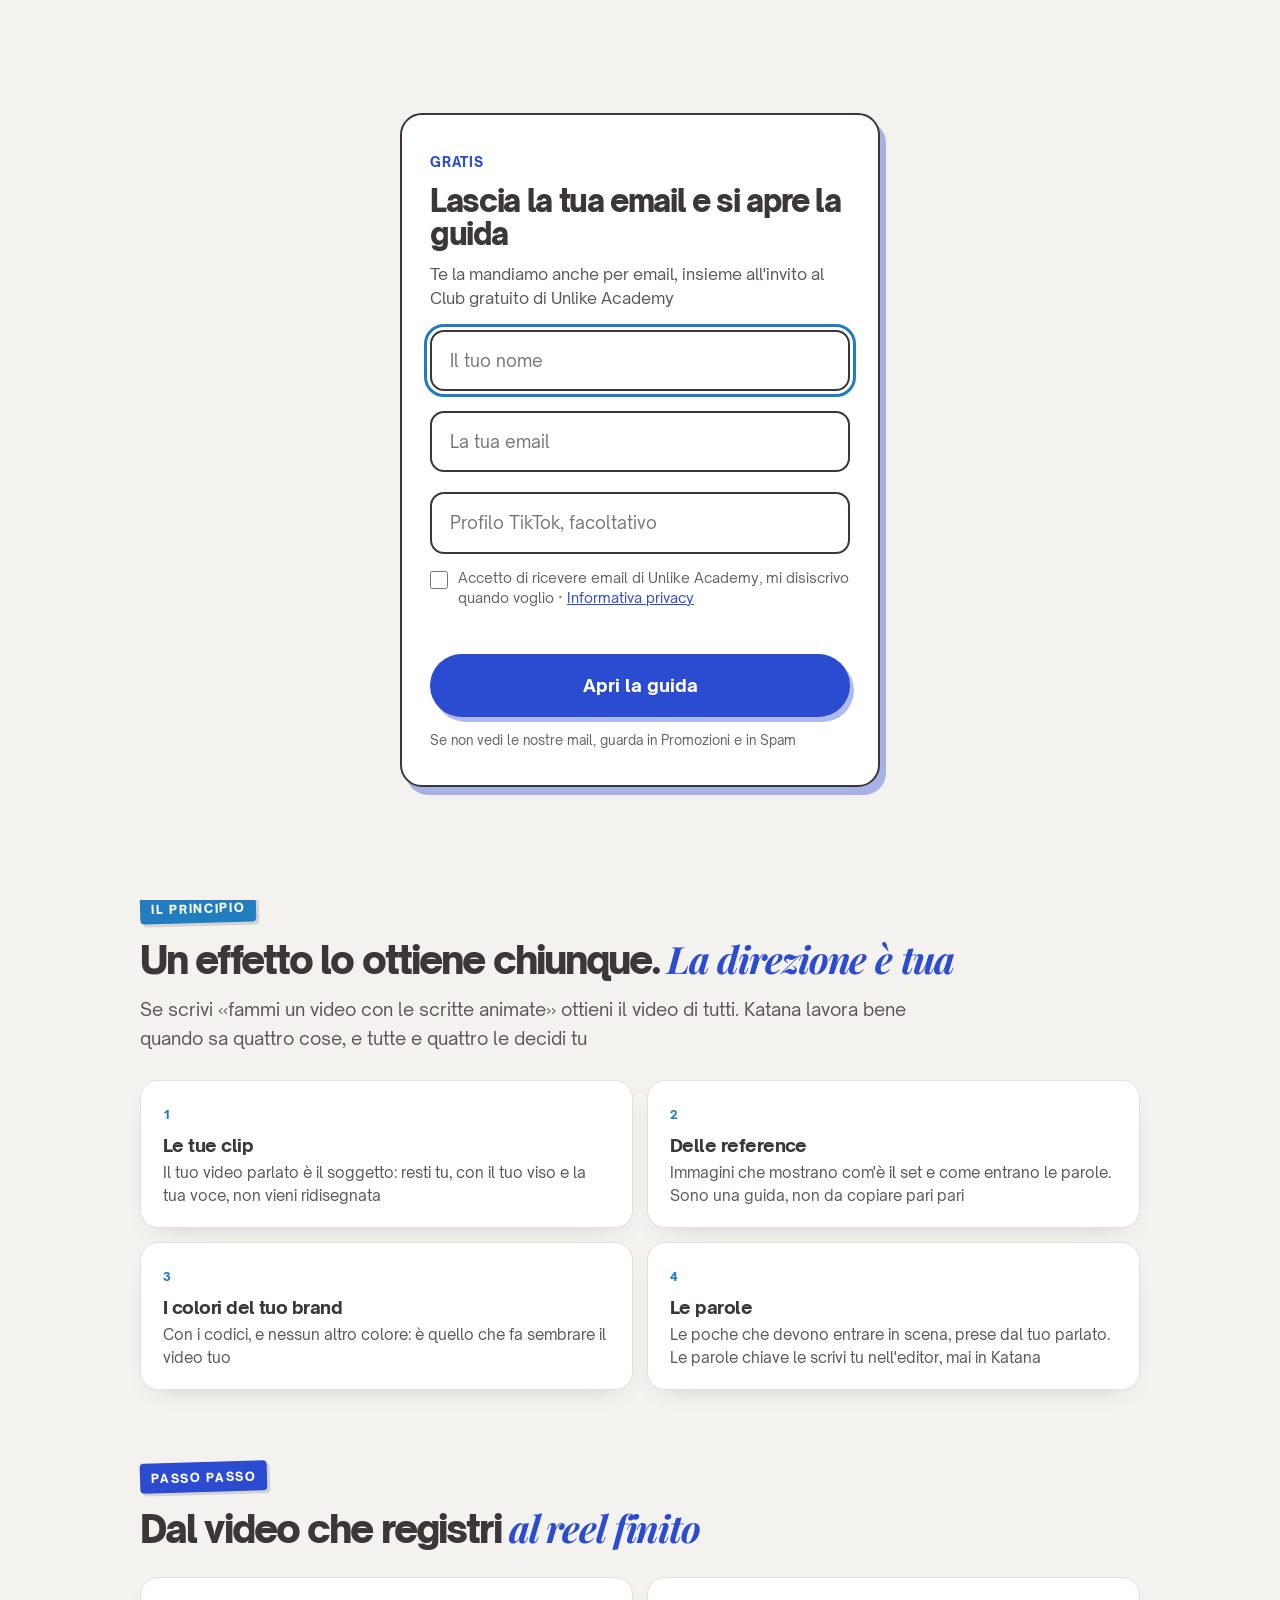
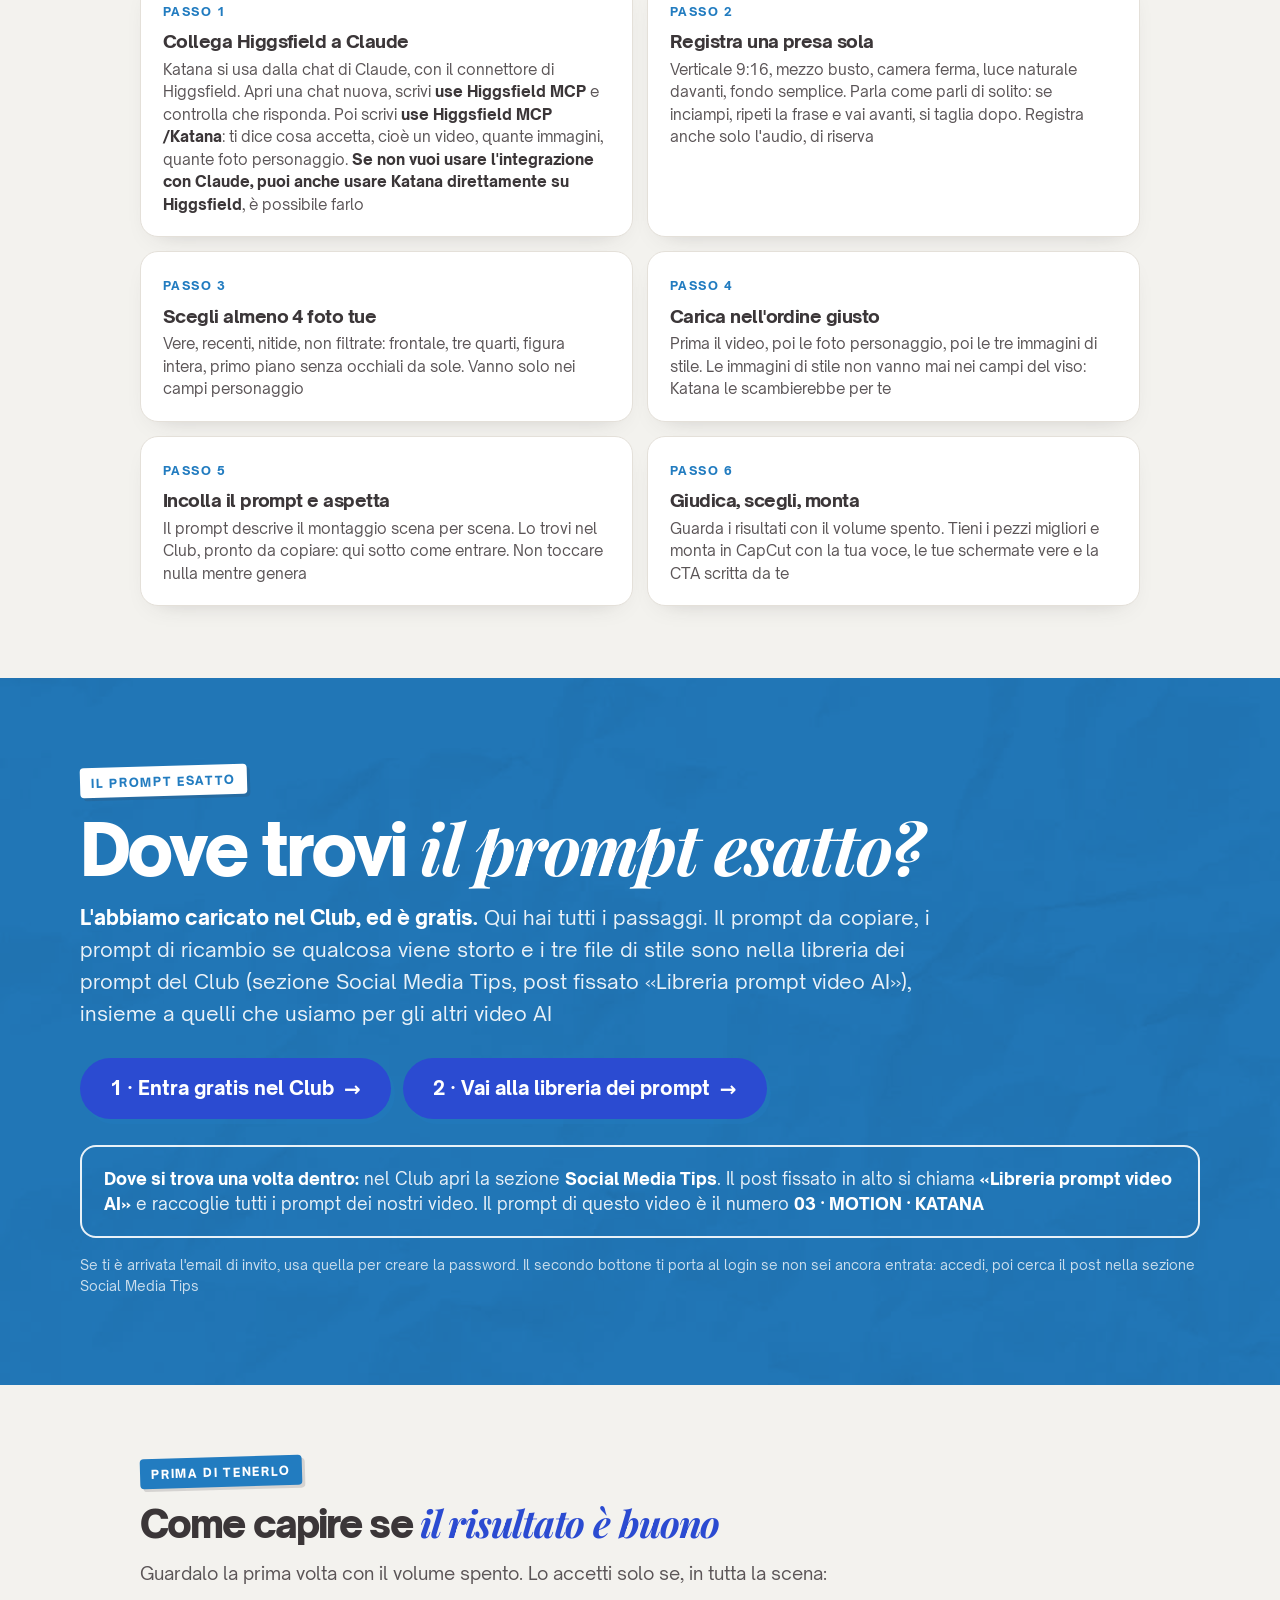
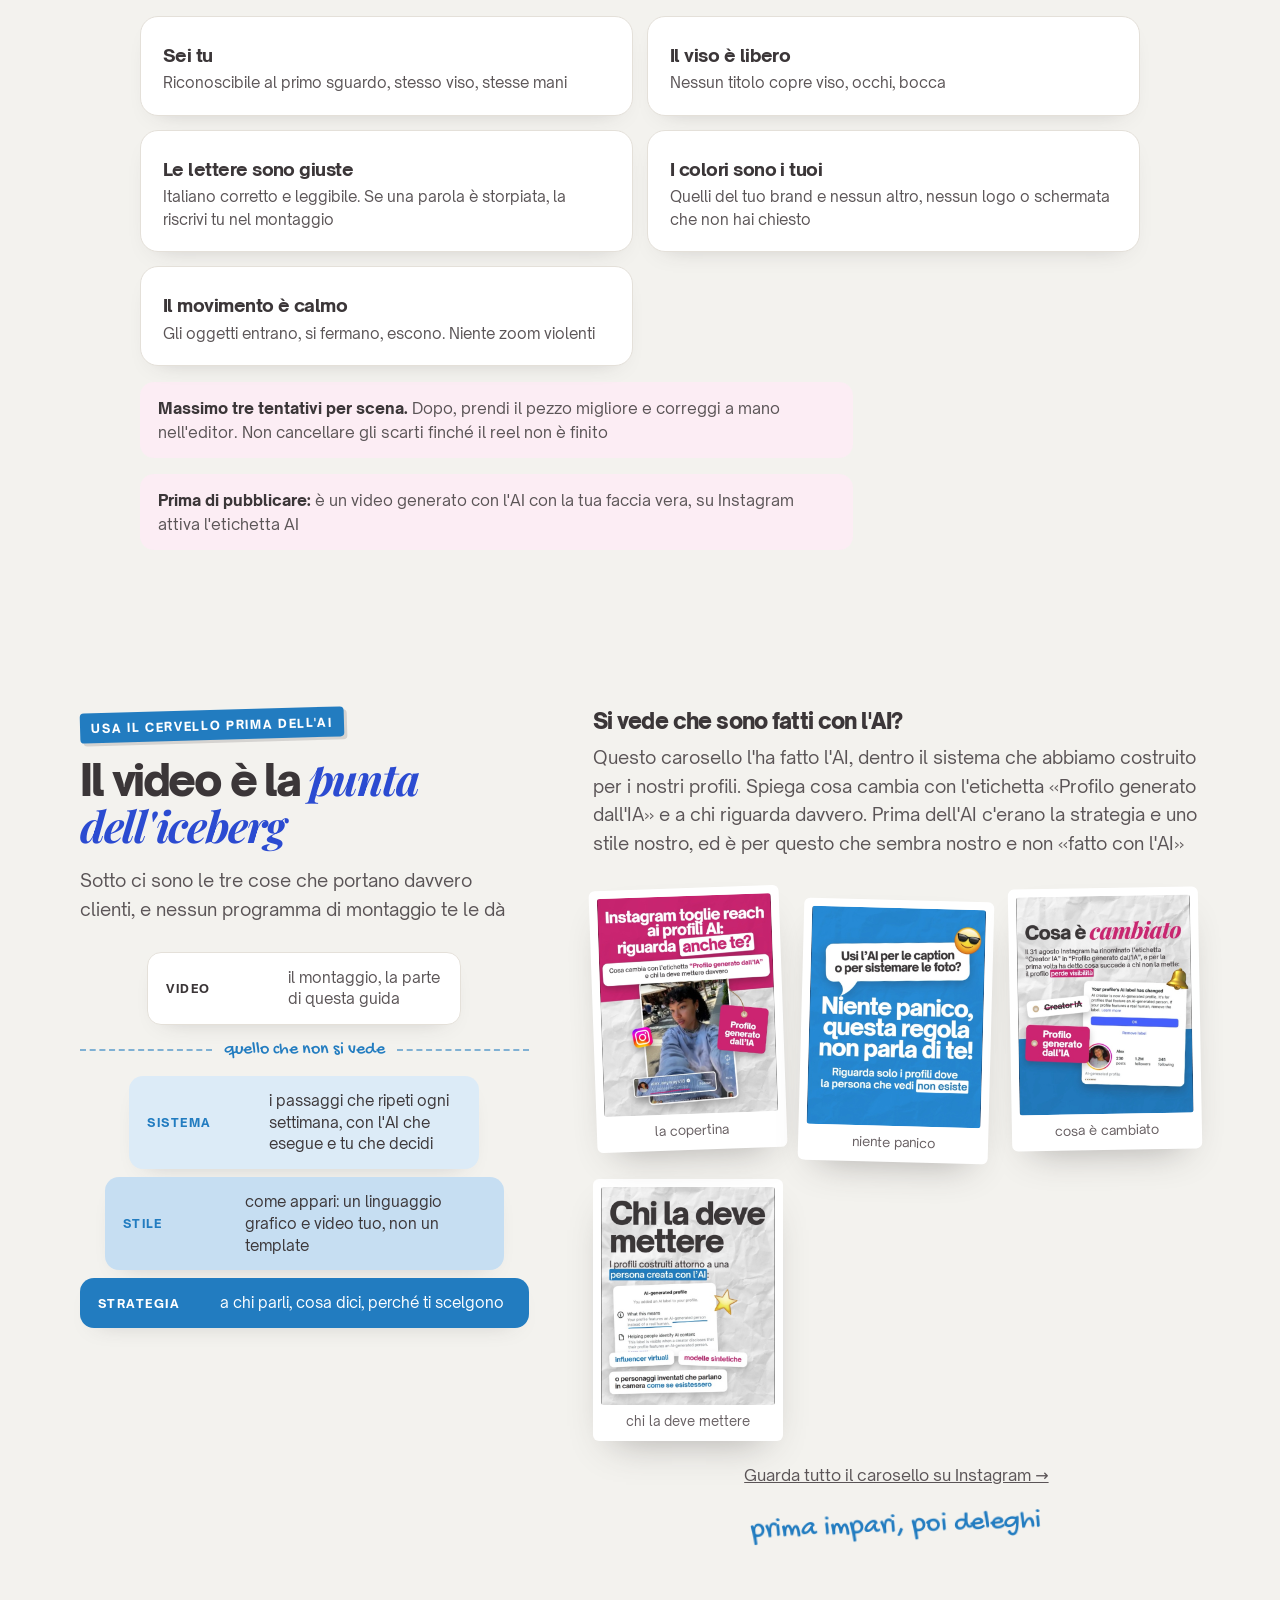
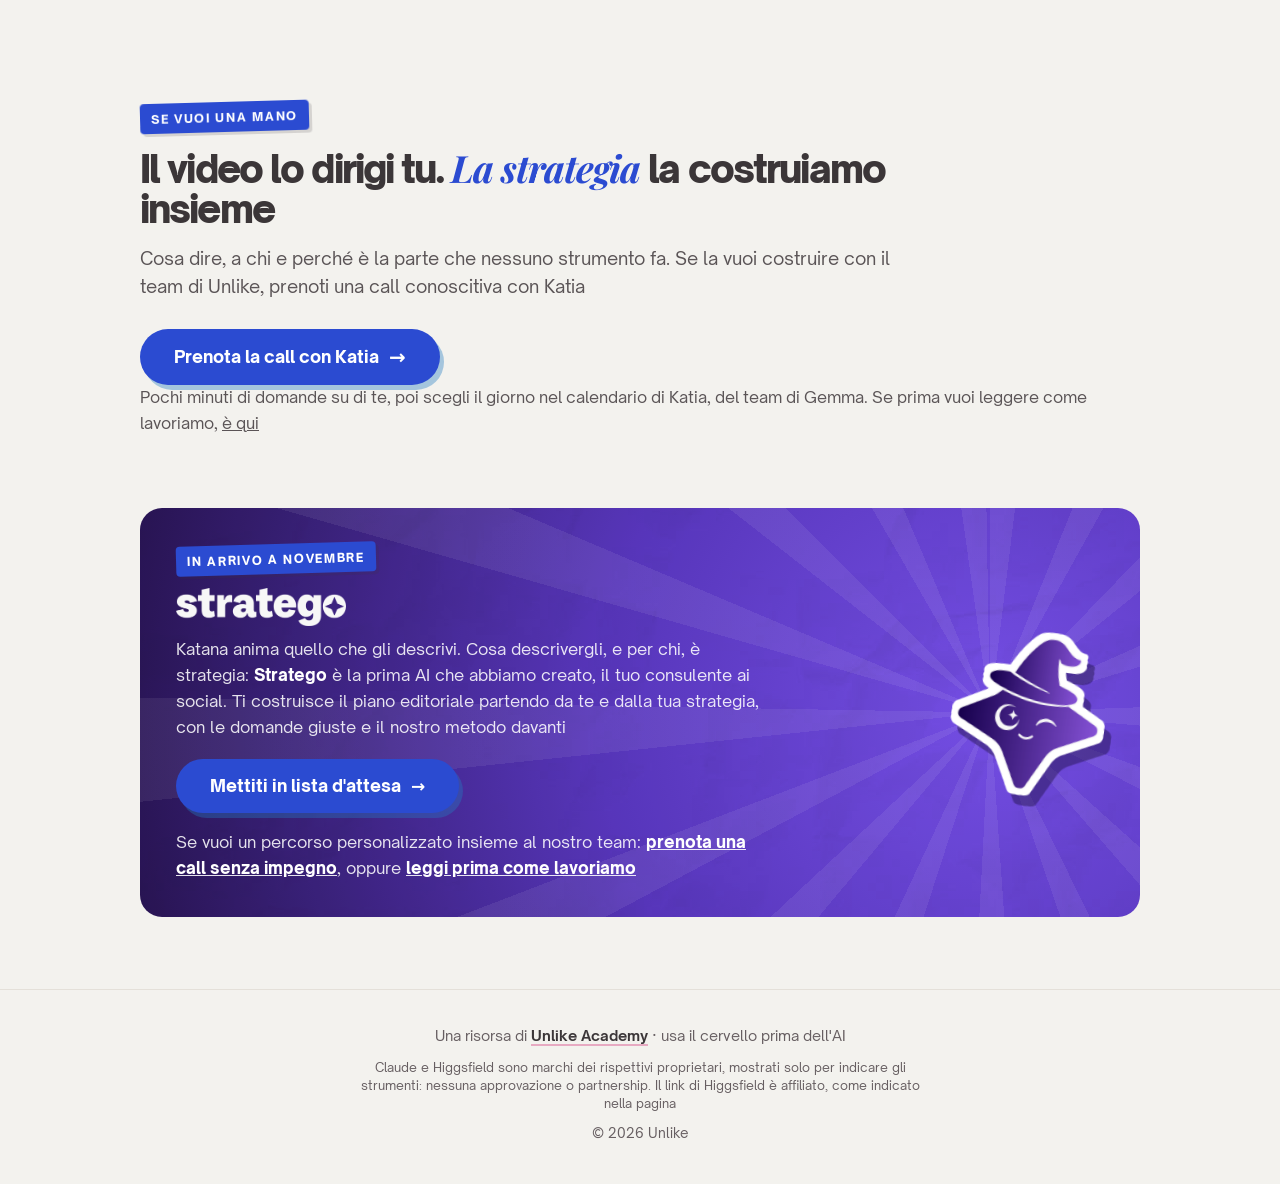
==== tiktok/index.html @ 9c558f68 "TikTok: indirizzo corto /tiktok e finestra per lasciare la mail prima di aprire la guida Co-Authored" ====
<!doctype html>
<html lang="it">
<head>
<meta charset="utf-8">
<meta name="viewport" content="width=device-width, initial-scale=1">
<meta name="robots" content="noindex">
<title>Motion e tipografia animata con Claude e Katana · Unlike Academy</title>
<link rel="canonical" href="https://motion.unlikeacademy.it/">
<meta http-equiv="refresh" content="0;url=../?utm_source=tiktok&amp;utm_medium=commento&amp;utm_campaign=motion">
<script>location.replace('../?utm_source=tiktok&utm_medium=commento&utm_campaign=motion'+location.hash)</script>
<style>body{font-family:system-ui,sans-serif;background:#F3F2EE;color:#3B3638;display:flex;min-height:100vh;align-items:center;justify-content:center;margin:0}a{color:#2B4BD1;font-weight:700}</style>
</head>
<body>
<p><a href="../?utm_source=tiktok&amp;utm_medium=commento&amp;utm_campaign=motion">Apri la guida</a></p>
</body>
</html>
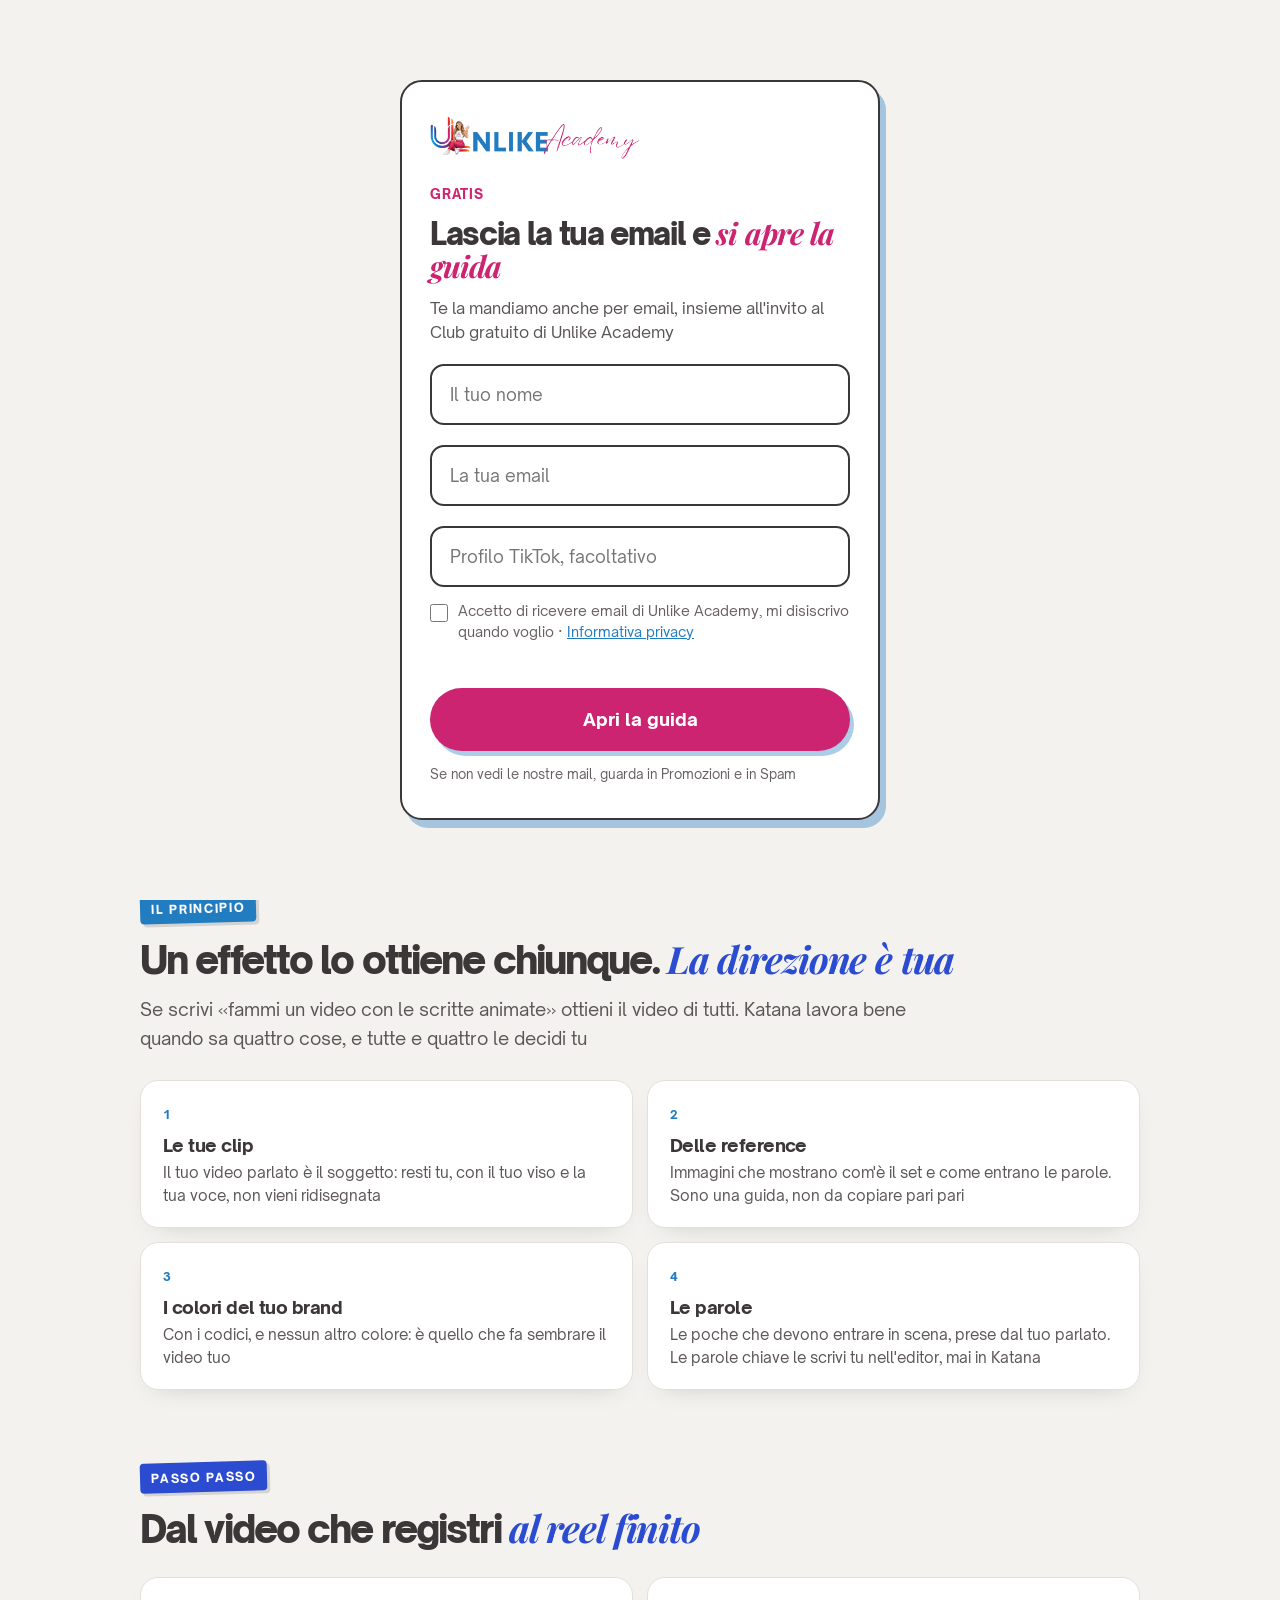
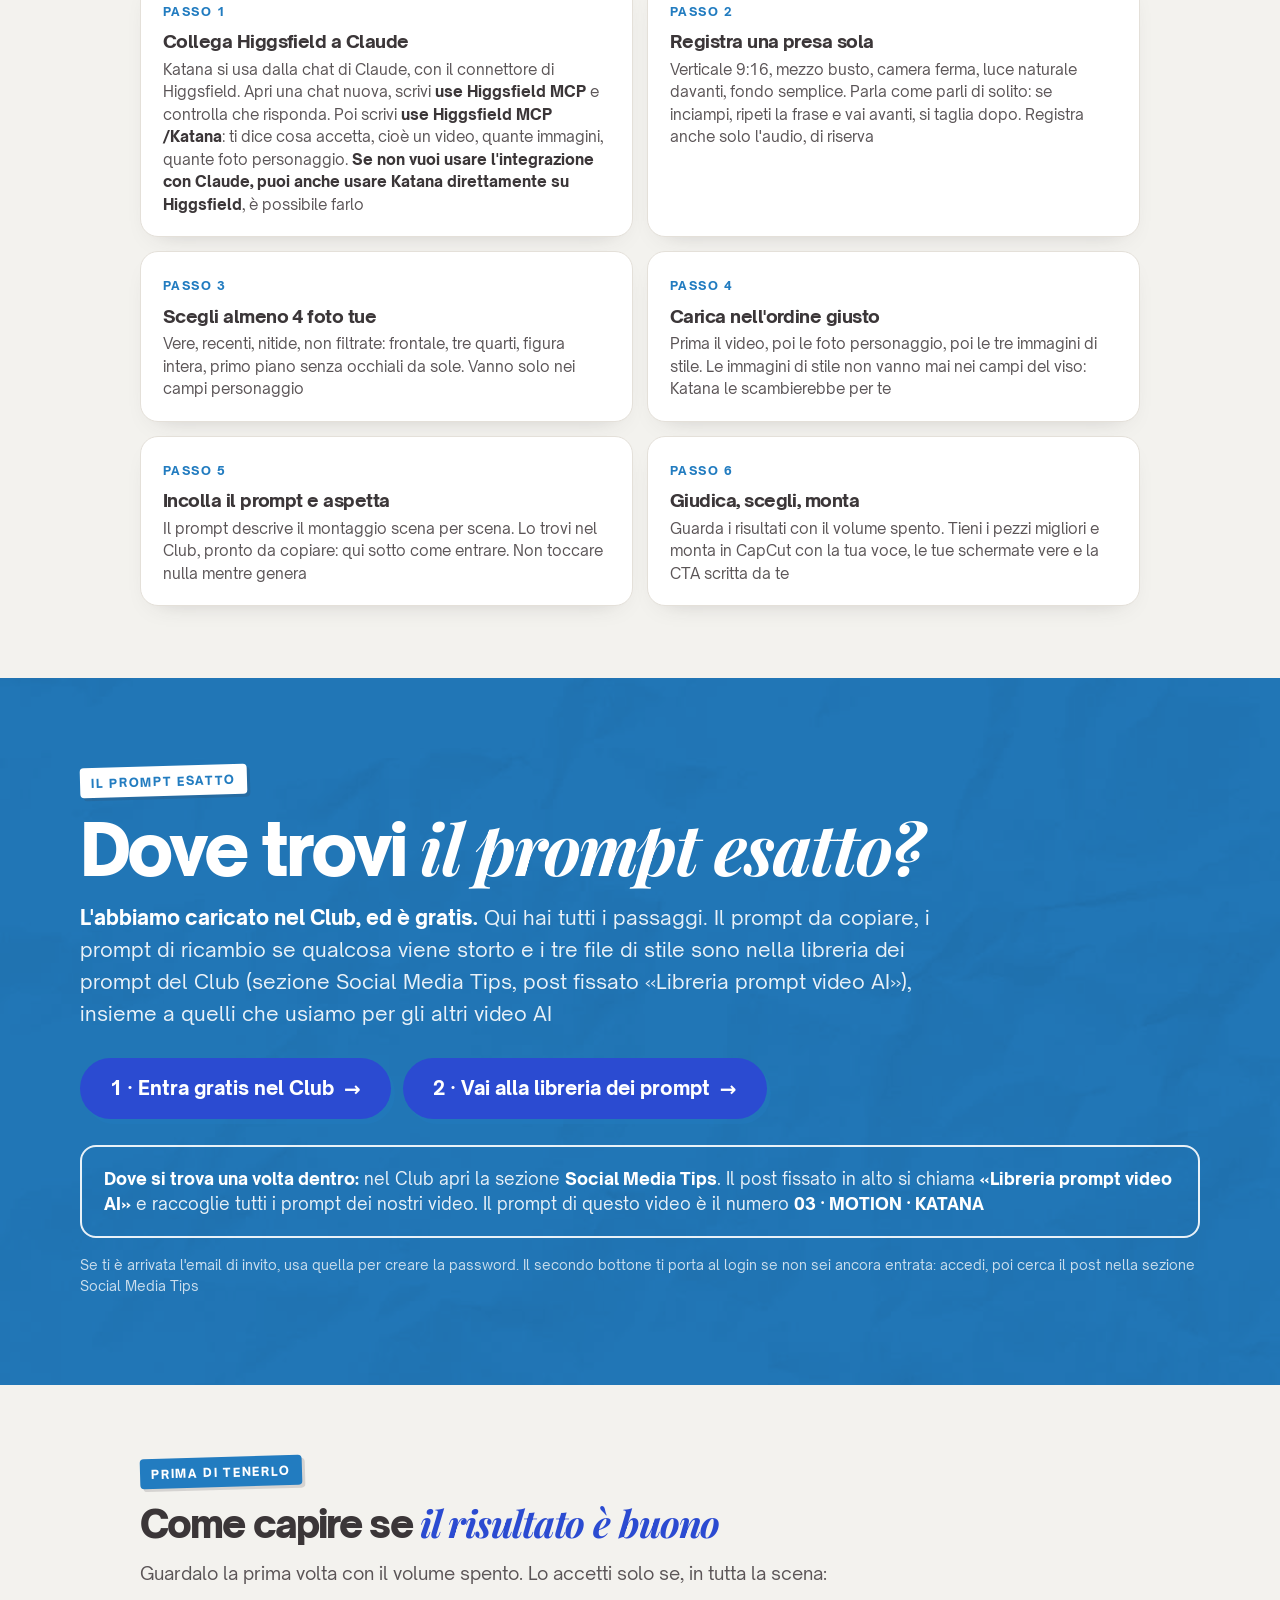
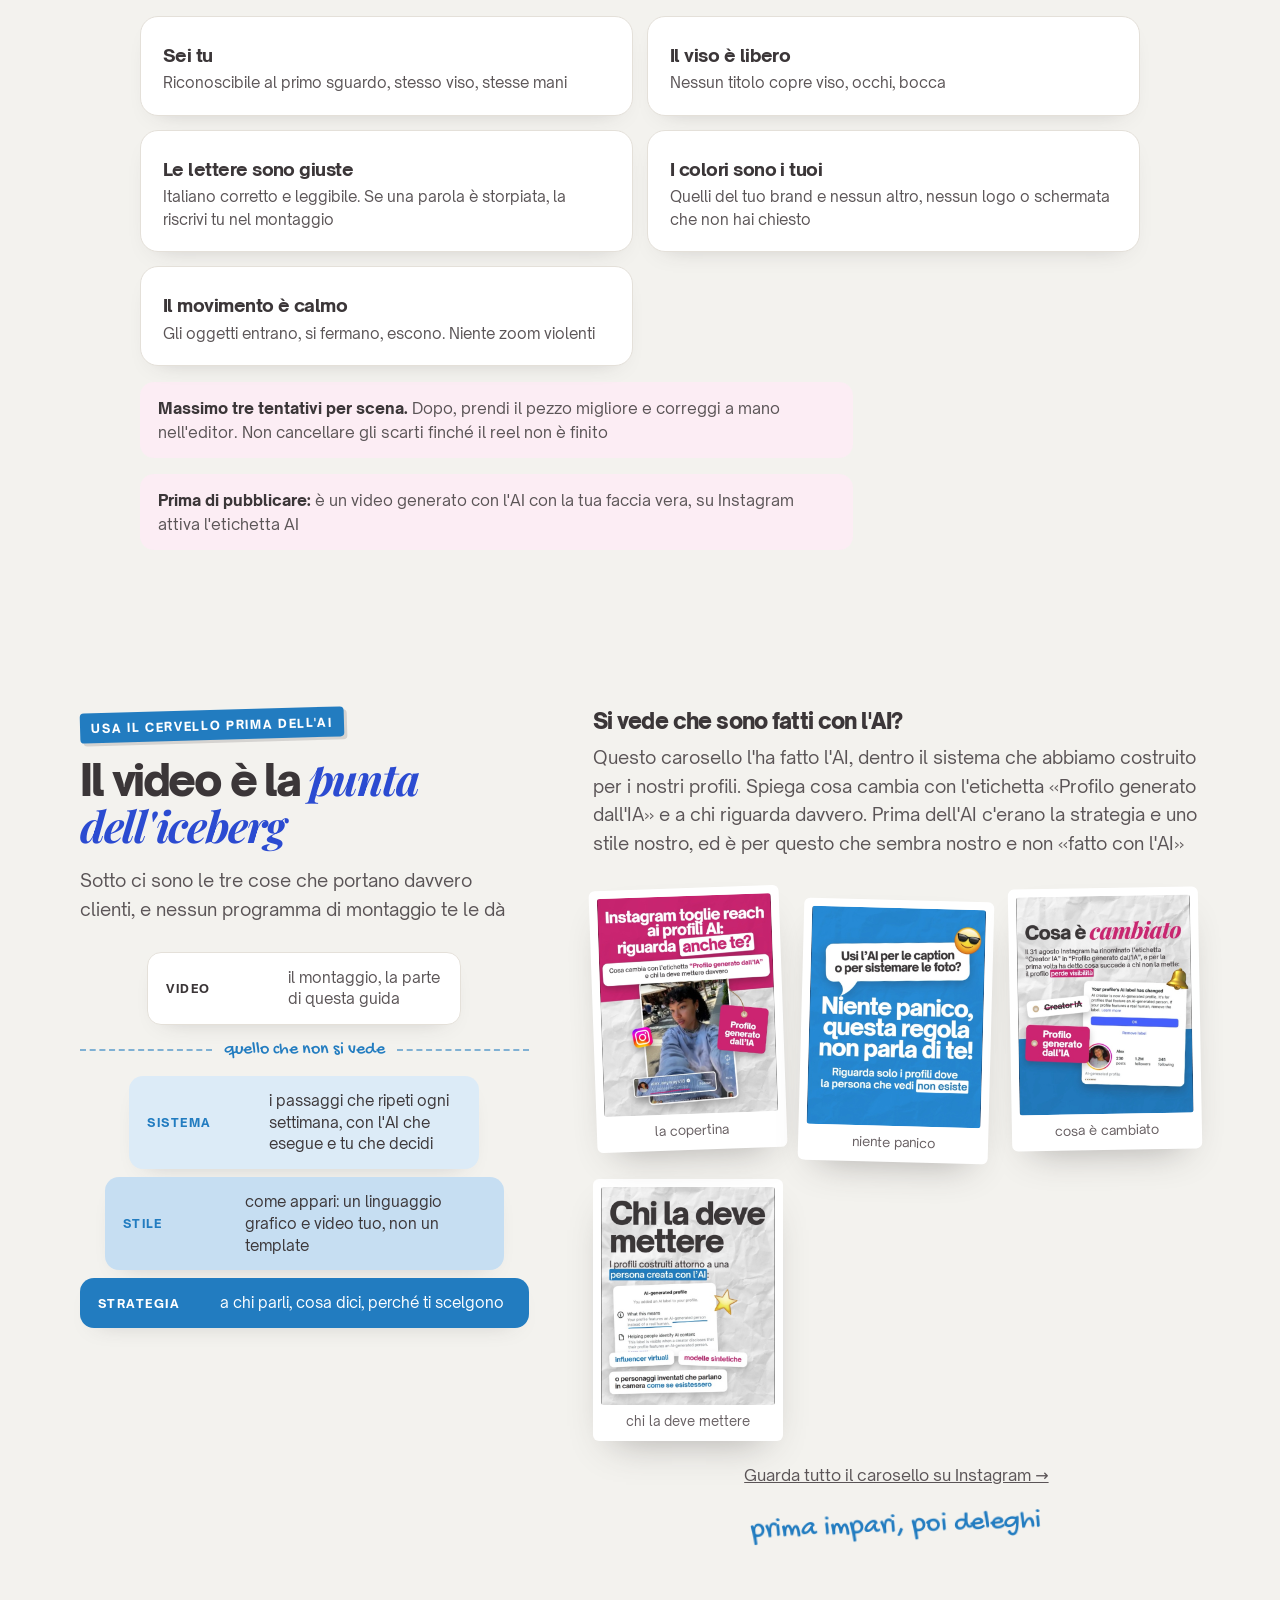
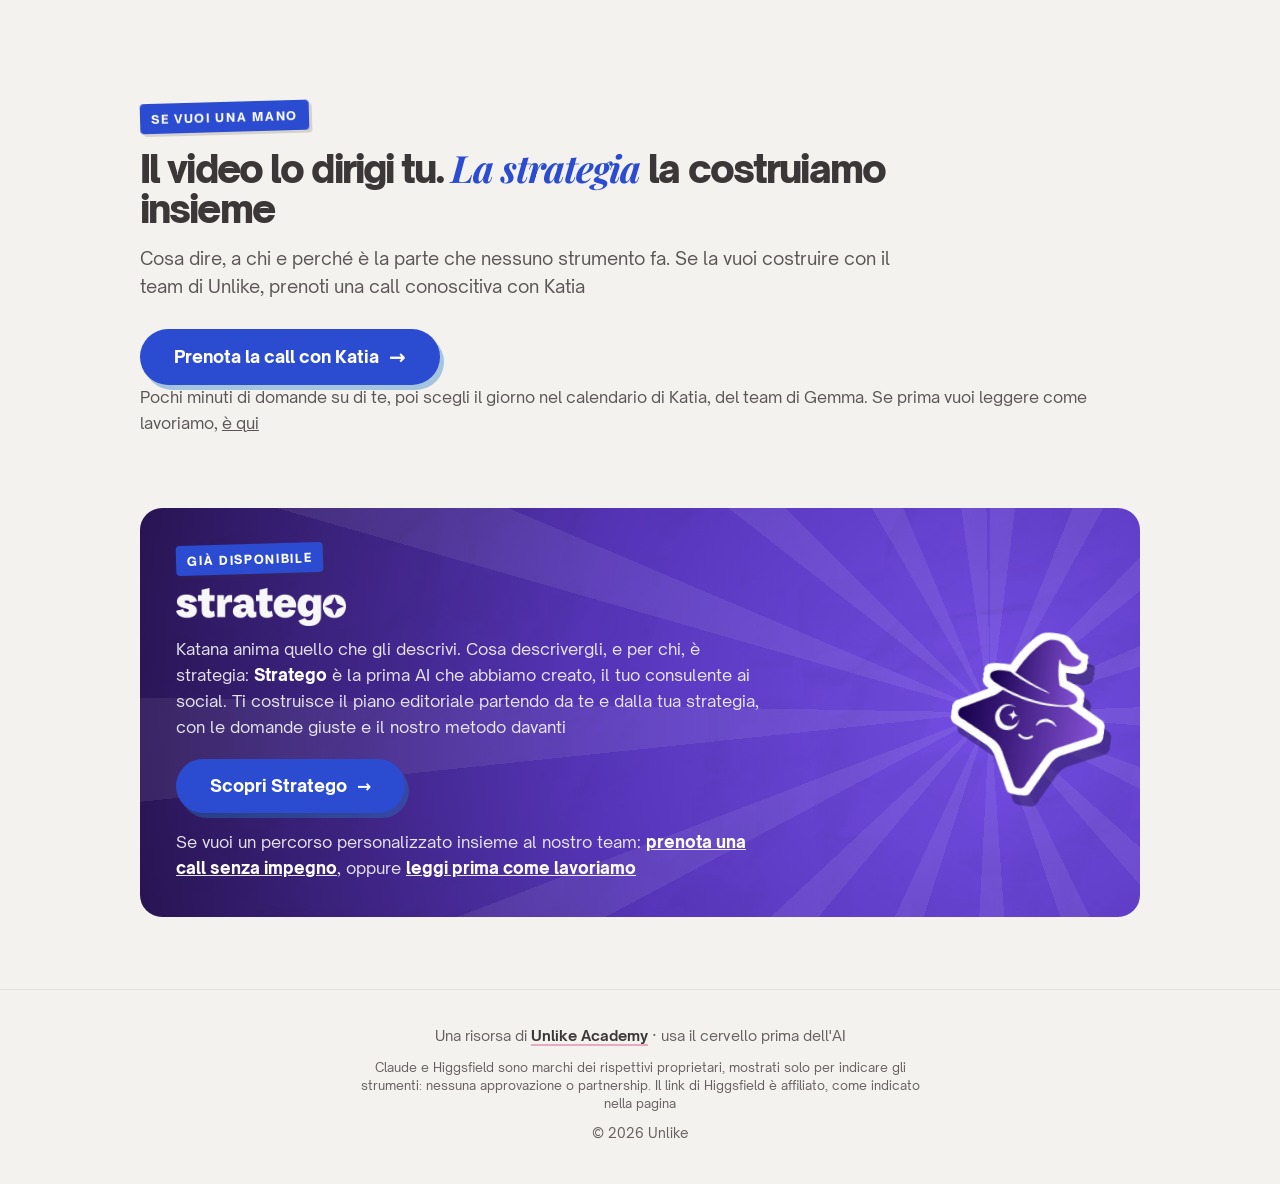
==== commit 0dd0f08c: "Tracciamento: pixel Meta, Clarity e Analytics dopo il consenso (traccia.js) Co-Authored-By: Claude O" ====
--- a/tiktok/index.html
+++ b/tiktok/index.html
@@ -9,6 +9,7 @@
 <meta http-equiv="refresh" content="0;url=../?utm_source=tiktok&amp;utm_medium=commento&amp;utm_campaign=motion">
 <script>location.replace('../?utm_source=tiktok&utm_medium=commento&utm_campaign=motion'+location.hash)</script>
 <style>body{font-family:system-ui,sans-serif;background:#F3F2EE;color:#3B3638;display:flex;min-height:100vh;align-items:center;justify-content:center;margin:0}a{color:#2B4BD1;font-weight:700}</style>
+<script src="https://academy.unlikeacademy.it/traccia.js?v=1" defer data-risorsa="motion"></script>
 </head>
 <body>
 <p><a href="../?utm_source=tiktok&amp;utm_medium=commento&amp;utm_campaign=motion">Apri la guida</a></p>
